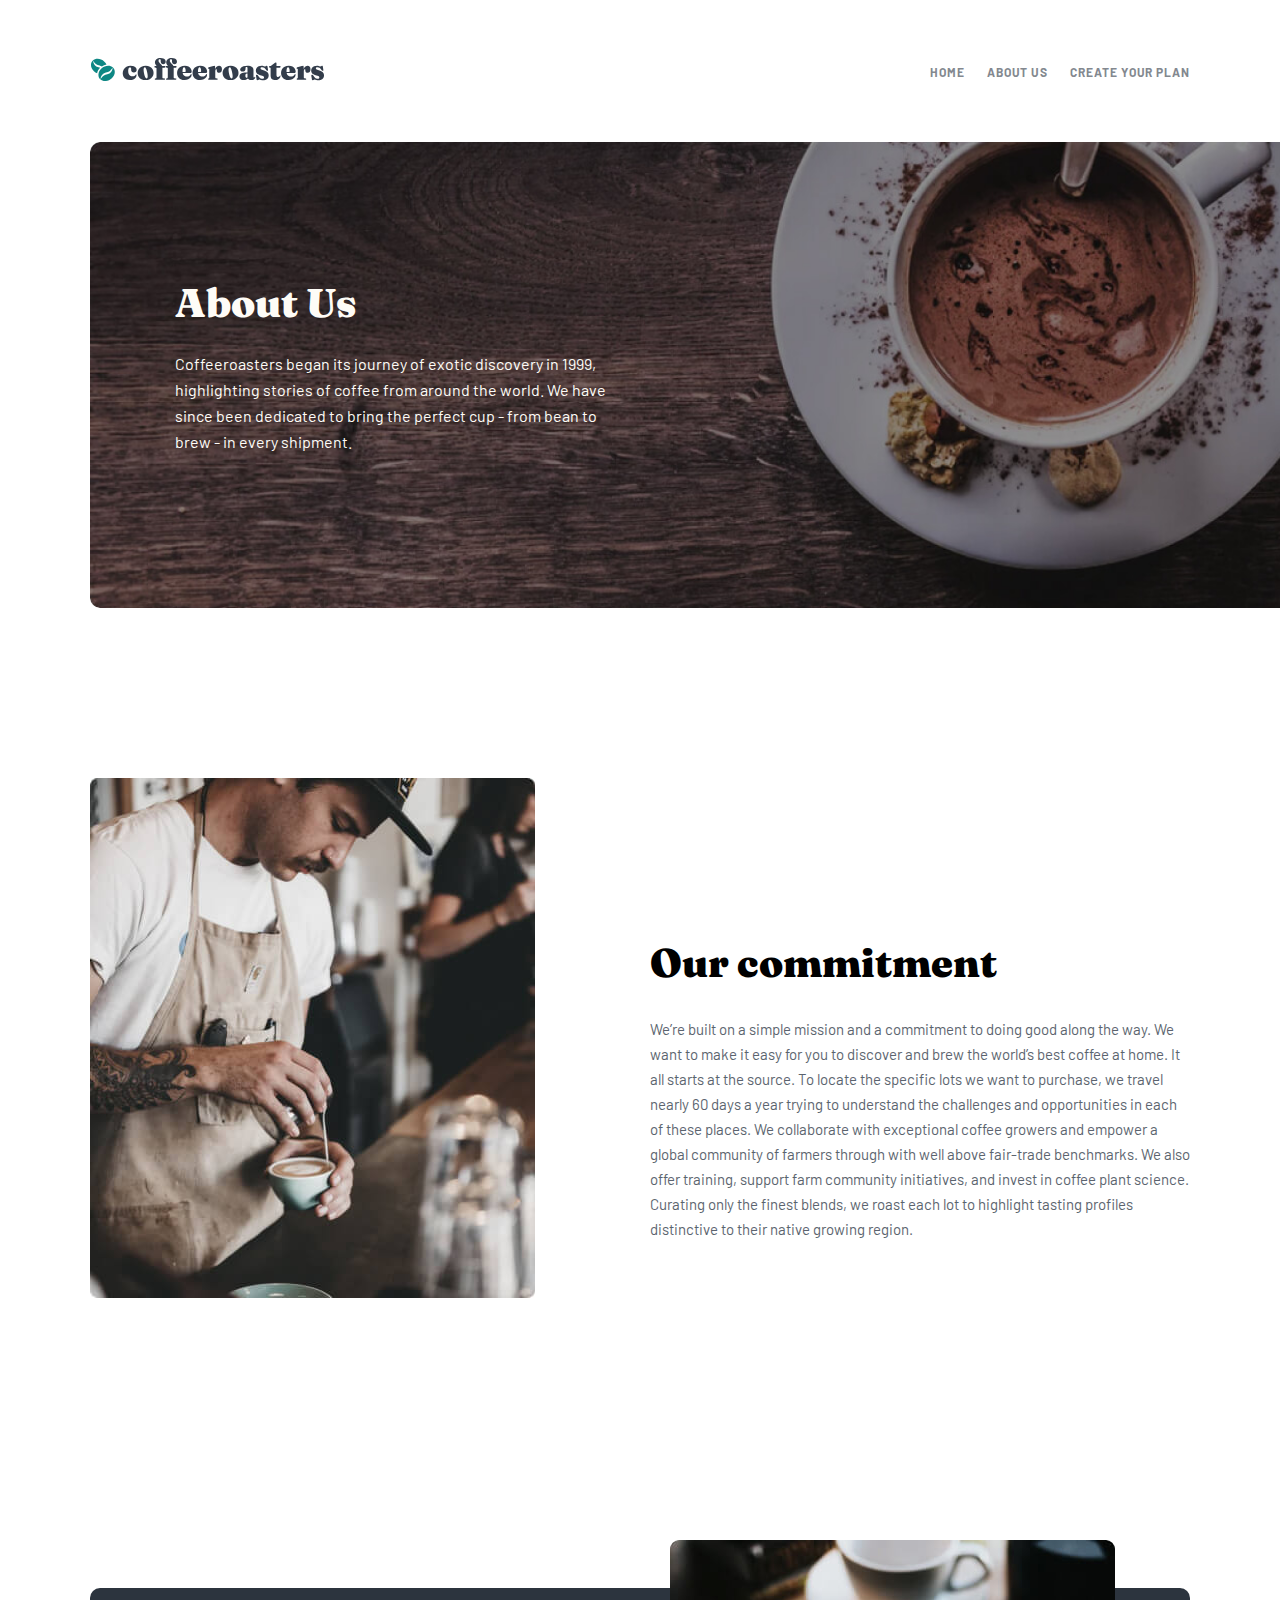
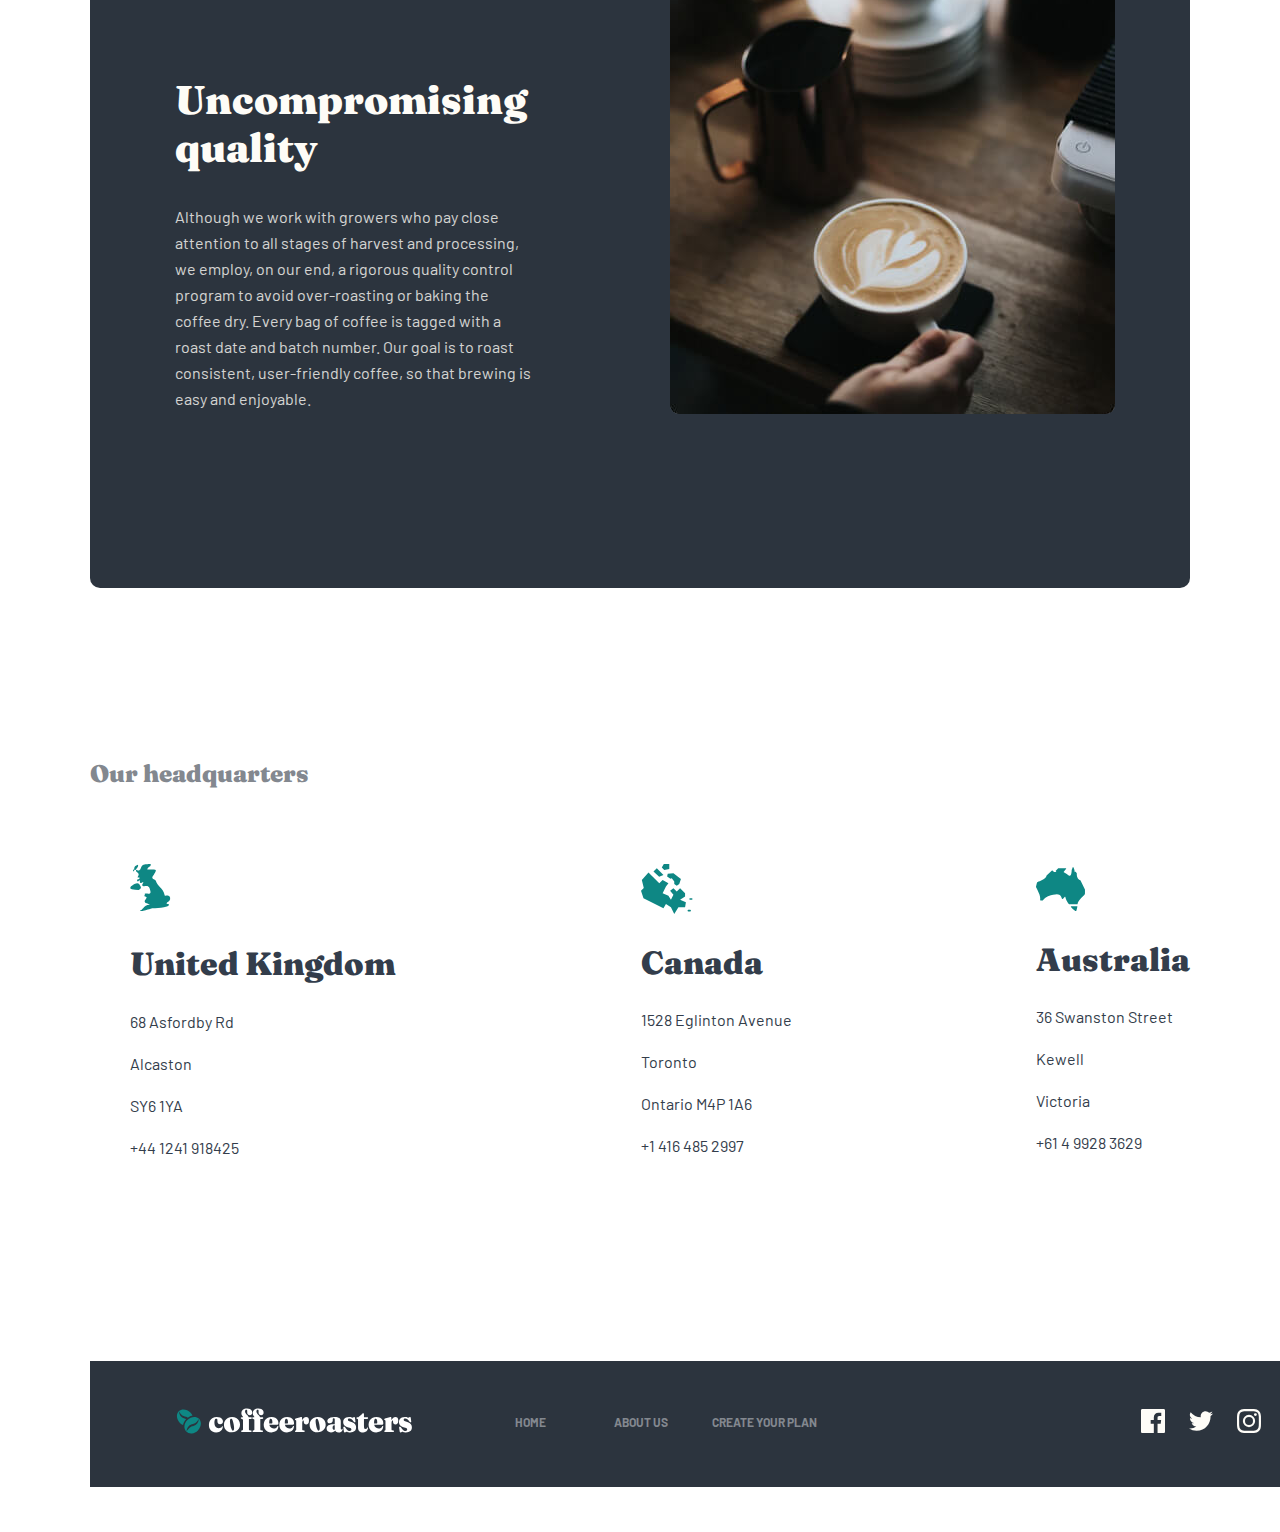
==== about-us.html @ 52d895f5 "coffe submit test 1" ====
<!DOCTYPE html>
<html lang="en">
<head>
    <meta charset="UTF-8">
    <meta http-equiv="X-UA-Compatible" content="IE=edge">
    <meta name="viewport" content="width=device-width, initial-scale=1.0">
    <link rel="preconnect" href="https://fonts.googleapis.com" />
    <link rel="preconnect" href="https://fonts.gstatic.com" crossorigin />
    <link href="https://fonts.googleapis.com/css2?family=Barlow:wght@400;600;700&family=Fraunces:opsz,wght@9..144,900&display=swap" rel="stylesheet"/>
    <link rel="stylesheet" href="./css/main.css"/>
    <title>Document</title>
</head>
<body>  
    <!-- 
    ===============================
    HEADER
    ===============================
    -->
    <header class="header">
        <div class="container">
            <a class="logo" href="index.html">
                <img
            class="logo-img"
            src="./icons/coffee-logobek.svg"
            alt="Logo of coffeeroasters"
            width="235"
            height="25"
                />
            </a>
            <nav class="nav">
                <ul class="nav__list">
                    <li class="nav__list--item">
                        <a class="nav__list--item-link" href="index.html">HOME</a>
                    </li>
                    <li class="nav__list--item">
                        <a class="nav__list--item-link" href="about-us.html">ABOUT US</a>
                    </li>
                    <li class="nav__list--item">
                        <a class="nav__list--item-link" href="subscribe.html">Create your plan</a>
                    </li>
                </ul>
            </nav>
        </div>

        </header>

    <!-- 
    ===============================
    MAIN
    ===============================
    -->

    <main class="main">

            <!-- 
    ===============================
    ABIUT US
    ===============================
    -->

    <section class="section--about-us">
        <div class="container">
            <div class="about__us">
                <h1 class="about__us-heading">About Us</h1>
                <p class="about__us-text">Coffeeroasters began its journey of exotic discovery in 1999, highlighting stories of coffee from around the world. We have since been dedicated to bring the perfect cup - from bean to brew - in every shipment.</p>
            </div>
        </div>
    </section>

    <!-- 
    ===============================
    OUR COMMITMENT
    ===============================
    -->

    <section class="section__commitment">
        <div class="container">
            <img class="commitment__img" src="./images/commitment-img.jpg" alt="barmen is preparing capucino" width="445" height="520">
            <div class="commitment__box">
                <h2 class="commitment__box-heading">Our commitment</h2>
                <p class="commitment__box-text">We’re built on a simple mission and a commitment to doing good along the way. We want to make it easy for you to discover and brew the world’s best coffee at home. It all starts at the source. To locate the specific lots we want to purchase, we travel nearly 60 days a year trying to understand the challenges and opportunities in each of these places. We collaborate with exceptional coffee growers and empower a global community of farmers through with well above fair-trade benchmarks. We also offer training, support farm community initiatives, and invest in coffee plant science. Curating only the finest blends, we roast each lot to highlight tasting profiles distinctive to their native growing region.</p>
            </div>
        </div>
    </section>

    <!-- 
    ===============================
    QUALITY
    ===============================
    -->

    <section class="section-quality">
        <div class="container">
            <div class="quality__box">
                <h2 class="quality__box-heading">Uncompromising quality</h2>
                <p class="quality__box-text">Although we work with growers who pay close attention to all stages of harvest and processing, we employ, on our end, a rigorous quality control program to avoid over-roasting or baking the coffee dry. Every bag of coffee is tagged with a roast date and batch number. Our goal is to roast consistent, user-friendly coffee, so that brewing is easy and enjoyable.</p>
            </div>
            <img class="quality-img" src="./images/about.us.copucino-img.jpg" alt="copucino on the tble" width="445" height="474">
        </div>
    </section>

    <!-- 
    ===============================
    HEADQUARTERS
    ===============================
    -->
    
    <section class="section-headquarters">

        <div class="container">

            <h3 class="headquarters-heading">Our headquarters</h3>

            <ul class="headquarters__list">

                <li class="headquarters__list--item">
                    <img class="headquarters__list--item-img" src="./icons/united.kingdom-icon.svg" alt="united kingdom shape" width="41" height="49">
                    <h2 class="headquarters__list--item-heading" id="headquarters__list--item-heading-1">United Kingdom</h2>
                    <p class="headquarters__list--item-text">68  Asfordby Rd</p>
                    <p class="headquarters__list--item-text">Alcaston</p>
                    <p class="headquarters__list--item-text">SY6 1YA</p>
                    <a class="headquarters__list--item-number" href="tel:+441241918425" >+44 1241 918425</a>
                </li>

                <li class="headquarters__list--item">
                    <img class="headquarters__list--item-img" src="./icons/canada-icon.svg" alt="canada shape" width="52" height="50">
                    <h2 class="headquarters__list--item-heading">Canada</h2>
                    <p class="headquarters__list--item-text">1528  Eglinton Avenue</p>
                    <p class="headquarters__list--item-text">Toronto</p>
                    <p class="headquarters__list--item-text">Ontario M4P 1A6</p>
                    <a class="headquarters__list--item-number" href="tel:+14164852997" >+1 416 485 2997</a>
                </li>

                <li class="headquarters__list--item">
                    <img class="headquarters__list--item-img" src="./icons/australia-icon.svg" alt="australia shape" width="49" height="44">
                    <h2 class="headquarters__list--item-heading">Australia</h2>
                    <p class="headquarters__list--item-text">36 Swanston Street</p>
                    <p class="headquarters__list--item-text">Kewell</p>
                    <p class="headquarters__list--item-text">Victoria</p>
                    <a class="headquarters__list--item-number" href="tel:+61499283629">+61 4 9928 3629</a>
                </li>

            </ul>

        </div>

    </section>
    </main>

            <!-- 
        ============================
        FOOTER
        ============================
        -->

        <footer class="footer">
            <div class="container">
                <div class="footer__box">
                    <a class="footer__box--link" href="index.html"><img class="footer__box--link-img" src="./icons/logobek.footer-icon.svg" alt="Logo of coffeeroasters" width="236" height="26"></a>

                    <a class="footer__box-link" href="index.html">HOME</a>
                    <a class="footer__box-link" href="index.html">ABOUT US</a>
                    <a class="footer__box-link" id="footer__box-link-1" href="index.html">Create your plan</a>

                    <a class="footer__box--link--socialmedia" href="#"><img class="footer__box--link--socialmedia-img" src="./icons/facebook-icon.svg" alt="facebook icon" width="24" height="24"></a>
                    <a class="footer__box--link--socialmedia" href="#"><img class="footer__box--link--socialmedia-img" src="./icons/twitter-icon.svg" alt="twitter icon" width="24" height="20"></a>
                    <a class="footer__box--link--socialmedia" href="#"><img class="footer__box--link--socialmedia-img" src="./icons/instagram-icon.svg" alt="instagramm icon" width="24" height="24"></a>
                </div>
            </div>
        </footer>
</body>
</html>
---- css/main.css ----
*{
    box-sizing: border-box;
    font-family: 'Barlow', sans-serif;
    font-family: 'Fraunces', serif;
    font-weight: 900;
}

body{
    margin: 0;
    padding: 0;
}

.container{
    max-width: 1440px;
    margin: 0 auto;
    padding: 45px 90px;
}

/* 
=====================
HEADER
===================== 
*/

.header .container{
    display: flex;
    align-items: center;
    justify-content: space-between;
}

.nav__list{
    width: 300px;
    display: flex;
    align-items: center;
    justify-content: space-between;
}

.nav__list--item{
    list-style-type: none;
}

.nav__list--item-link{
    font-family: 'Barlow', sans-serif;
    font-weight: 700;
    font-size: 12px;
    line-height: 15px;
    text-decoration: none;
    color: #83888F;
    letter-spacing: 0.923077px;
    text-transform: uppercase;
}

/* 
=====================
HERO
===================== 
*/

.hero{
    width: 1280px;
    height: 600px;
    padding: 117px 702px 115px 85px;
    background: #A2A2A2;
    border-radius: 10px;
    background-image: url(../images/coffee.img.for-footer-backgroun.jpg);
    background-repeat: no-repeat;
    
}

.hero__info{
    width: 495px;
}

.hero__info-heading{
    font-family: 'Fraunces';
    font-weight: 900;
    font-size: 72px;
    line-height: 72px;
    color: #FEFCF7;
    margin-top: 0;
    margin-bottom: 32px;
}

.hero__info-text{
    font-family: 'Barlow';
    font-style: normal;
    font-weight: 400;
    font-size: 16px;
    line-height: 26px;
    color: #FEFCF7;
    mix-blend-mode: normal;
    opacity: 0.8;
    margin-top: 0;
    margin-bottom: 56px;
}

.hero__info-button{
    border: none;
    font-family: 'Fraunces';
    font-weight: 900;
    font-size: 18px;
    line-height: 25px;
    text-align: center;
    color: #FEFCF7;
    background: #0E8784;
    border-radius: 6px;
    padding: 15px 31px;
}

/* 
=====================
OUR COLLECTION
===================== 
*/

.collection__list{
    display: flex;
    align-items: center;
    justify-content: space-between;
    list-style: none;
    margin-top: 136px;
    padding-top: 126px;
    background-image: url(../images/our-collection.png);
    background-repeat: no-repeat;
    background-size: 95%;
    background-position-x: 50px;
    background-position-y: -10px;
}

.collection__list--item{
    text-align: center;
}

#collection__list--item-4{
    margin-top: 13px;
}

.collection__list--item-img{
    margin-bottom: 72px;
}

.collection__list--item-heading{
    font-family: 'Fraunces';
    font-weight: 900;
    font-size: 24px;
    line-height: 32px;
    color: #333D4B;
    margin: 0;
    margin-bottom: 24px;
}

.collection__list--item-text{
    font-family: 'Barlow';
    font-weight: 400;
    font-size: 16px;
    line-height: 26px;
    color: #333D4B;
}

/* 
=====================
Advantages
===================== 
*/

.reasons__box{
    width: 1280px;
    height: 577px;
    background: #2C343E;
    border-radius: 10px;
    padding: 100px 370px 317px 370px;
    
}

.reasons__box-heading{
    font-family: 'Fraunces';
    text-align: center;
    color: #FEFCF7;
    font-weight: 900;
    font-size: 40px;
    line-height: 48px;
}

.reasons__box-text{
    font-family: 'Barlow';
    font-style: normal;
    font-weight: 400;
    font-size: 16px;
    line-height: 26px;
    text-align: center;
    color: #FEFCF7;
    mix-blend-mode: normal;
    opacity: 0.8;
}

.reasons__list{
    display: flex;
    align-items: center;
    justify-content: space-between;
    list-style-type: none;
    margin-top: -230px;
}

.reasons__list--item{
    width: 350px;
    background: #0E8784;
    border-radius: 8px;
    padding: 72px 48px 48px 48px;
    text-align: center;
    color: #FEFCF7;
}

.reasons__list--item-heading{
    font-family: 'Fraunces';
    margin-top: 56px;
    margin-bottom: 24px;
    font-weight: 900;
    font-size: 24px;
    line-height: 32px;
}

.reasons__list--item-text{
    margin: 0;
    font-family: 'Barlow';
    font-style: normal;
    font-weight: 400;
    font-size: 16px;
    line-height: 26px;
}

#reasons__list--item-3{
    height: 386px;
    padding-top: 90px;
}

/* 
=====================
PROCESS
===================== 
*/

.process{
    margin-top: 200px;
}

.process__heading{
    margin: 0;
    font-family: 'Fraunces';
    font-weight: 900;
    font-size: 24px;
    line-height: 32px;
    color: #83888F;
    margin-bottom: 95px;
}

.process__line--box{
    display: inline-block;
    width: 1000px;
}

.process__line-img{
    position: relative;
    top: -33px;
}

#process__line-img-active-1{
    position: relative;
    left: 450px;
}

#process__line-img-active-2{
    position: relative;
    left: 910px;
}

.process__line{
    width: 1000px;
    height: 2px;
    background-color: #FDD6BA;;
}

.process__list{
    display: flex;
    align-items: center;
    justify-content: space-between;
    list-style-type: none;
    padding: 0;
}

.process__list--item{
    width: 285px;
    margin-top: 67px;
    margin-bottom: 65px;
}

.process__list--item-number{
    font-family: 'Fraunces';
    font-weight: 900;
    font-size: 72px;
    line-height: 72px;
    color: #FDD6BA;
    margin: 0;
    margin-bottom: 38px;
}

.process__list--item-heading{
    width: 255px;
    font-family: 'Fraunces';
    font-weight: 900;
    font-size: 32px;
    line-height: 36px;
}

.process__list--item-text{
    font-family: 'Barlow';
    font-style: normal;
    font-weight: 400;
    font-size: 16px;
    line-height: 26px;
    color: #333D4B;
}

.process__button{
    font-family: 'Fraunces';
    font-weight: 900;
    font-size: 18px;
    line-height: 25px;
    color: #FEFCF7;
    text-align: center;
    border: none;
    background: #0E8784;
    border-radius: 6px;
    padding: 16px 31px;
}

/* 
=====================
FOOTER
===================== 
*/

.footer__box{
    margin-top: 200px;
    width: 1280px;
    display: flex;
    align-items: center;
    background: #2C343E;
    padding: 47px 85px 49px 86px;
}

.footer__box--link{
    margin-right: 103px;
}

.footer__box-link{
    width: 131px;
    margin-right: -10px;
    font-family: 'Barlow';
    font-style: normal;
    font-weight: 700;
    font-size: 12px;
    line-height: 15px;
    text-decoration: none;
    color: #83888F;
    text-transform: uppercase;
}

#footer__box-link-1{
    margin-right: 320px;
}

.footer__box--link--socialmedia{
    margin-right: 24px;
}

/* 
================================================================================
ABOUT US ABOUT US ABOUT US  PAGE PAGE PAGE PAGE PAGE
================================================================================ 
*/


.about__us{
    width: 1280px;
    background: #A2A2A2;
    border-radius: 10px;
    padding: 137px 750px 137px 85px;
    background-image: url(../images/about.us.background.coffe-img.jpg);
    background-repeat: no-repeat;
    background-size: cover;
}

.about__us-heading{
    margin: 0;
    padding: 0;
    font-family: 'Fraunces';
    font-weight: 900;
    font-size: 40px;
    line-height: 48px;
    color: #FEFCF7;
    margin-bottom: 24px;
}

.about__us-text{
    font-family: 'Barlow';
    font-style: normal;
    font-weight: 400;
    font-size: 16px;
    line-height: 26px;
    color: #FEFCF7;
}

/* 
=====================
OUR COMMITMENT
===================== 
*/

.section__commitment .container{
    display: flex;
    align-items: center;
    justify-content: space-between;
}

.commitment__img{
    margin-top: 80px;
    margin-bottom: 200px;
}

.commitment__box{
    width: 540px;
}

.commitment__box-heading{
    font-family: 'Fraunces';
    font-weight: 900;
    font-size: 40px;
    line-height: 48px;
    margin: 0;
    margin-bottom: 30px;
}

.commitment__box-text{
    font-family: 'Barlow';
    font-style: normal;
    font-weight: 400;
    font-size: 15px;
    line-height: 25px;
    color: #333D4B;
    mix-blend-mode: normal;
    opacity: 0.8;
}

/* 
=====================
QUALITY
===================== 
*/

.section-quality .container{
    display: flex;
}

.quality__box{
    background: #2C343E;
    border-radius: 10px;
    padding: 88px 655px 176px 85px;
}

.quality__box-heading{
    font-family: 'Fraunces';
    font-weight: 900;
    font-size: 40px;
    line-height: 48px;
    color: #FEFCF7;
    margin: 0;
    margin-bottom: 32px;
}

.quality__box-text{
    font-family: 'Barlow';
    font-style: normal;
    font-weight: 400;
    font-size: 16px;
    line-height: 26px;
    color: #FEFCF7;
    mix-blend-mode: normal;
    opacity: 0.8;
    margin: 0;
}

.quality-img{
    position: absolute;
    right: 165px;
    top: 1540px;
    border-radius: 9px;
}

/* 
=====================
HEADQUARTERS
===================== 
*/

.section-headquarters .container{
    padding-bottom: 0;
}

.headquarters-heading{
    font-family: 'Fraunces';
    font-weight: 900;
    font-size: 24px;
    line-height: 32px;
    color: #83888F;
    margin-top: 80px;
    margin-bottom: 73px;
}

.headquarters__list{
    display: flex;
    align-items: center;
    justify-content: space-between;
    list-style-type: none;
}

.headquarters__list--item-heading{
    font-family: 'Fraunces';
    font-weight: 900;
    font-size: 32px;
    line-height: 36px;
    color: #333D4B;
}

.headquarters__list--item-text{
    font-family: 'Barlow';
    font-style: normal;
    font-weight: 400;
    font-size: 16px;
    line-height: 26px;
    color: #333D4B;
}

.headquarters__list--item-number{
    font-family: 'Barlow';
    font-style: normal;
    font-weight: 400;
    font-size: 16px;
    line-height: 26px;
    text-decoration: none;
    color: #333D4B;
}

#headquarters__list--item-heading-1{
    margin-top: 30px;
}


/* 
================================================================================
SUBSCRIBE SUBSCRIBE SUBSCRIBE SUBSCRIBE PAGE PAGE PAGE PAGE PAGE
================================================================================ 
*/

/* 
=====================
PLAN
===================== 
*/

.section--about-us .container{
    padding-top: 0;
}

.plann{   
    width: 1280px;
    background: #A2A2A2;
    border-radius: 10px;
    padding: 137px 750px 137px 85px;
    background-image: url(../images/plan.background-ing.jpg);
    background-repeat: no-repeat;
    background-size: cover;
}

.plann-heading{
    width: 485px;
    font-family: 'Fraunces';
    font-weight: 900;
    font-size: 72px;
    line-height: 72px;
    color: #FEFCF7;
}

.plann-text{
    font-family: 'Barlow';
    font-style: normal;
    font-weight: 400;
    font-size: 16px;
    line-height: 26px;
    color: #FEFCF7;
    mix-blend-mode: normal;
    opacity: 0.8;
}


/* 
===============================
PLAN BY STEP
=============================== 
*/

.section-plan .container{
    position: relative;
    left: 10px;
    width: 1280px;
    background: #2C343E;
    border-radius: 10px;
    padding-top: 92px;
    padding-bottom: 10px;
    margin-bottom: 150px;
}

.plan__line--box{
    display: inline-block;
    width: 1000px;
}

.plan__line-img{
    position: relative;
    top: -33px;
}

#plan__line-img-active-1{
    position: relative;
    left: 450px;
}

#plan__line-img-active-2{
    position: relative;
    left: 910px;
}

.plan__line{
    width: 1000px;
    height: 2px;
    background-color: #FDD6BA;;
}

.plan__list{
    display: flex;
    align-items: center;
    justify-content: space-between;
    list-style-type: none;
    padding: 0;
}

.plan__list--item{
    width: 285px;
    margin-top: 67px;
    margin-bottom: 65px;
}

.plan__list--item-number{
    font-family: 'Fraunces';
    font-weight: 900;
    font-size: 72px;
    line-height: 72px;
    color: #FDD6BA;
    margin: 0;
    margin-bottom: 38px;
}

.plan__list--item-heading{
    width: 255px;
    font-family: 'Fraunces';
    font-weight: 900;
    font-size: 32px;
    line-height: 36px;
    color: #FEFCF7;
}

.plan__list--item-text{
    font-family: 'Barlow';
    font-style: normal;
    font-weight: 400;
    font-size: 16px;
    line-height: 26px;
    color: #FEFCF7;
}

/* 
===============================
QUESTIONS
=============================== 
*/

.section-questions .container{
    display: flex;
    justify-content: space-between;
}

.questions__types--box{
    width: 260px;
}

.question__types--box-number{
    font-family: 'Fraunces';
    font-weight: 900;
    font-size: 24px;
    line-height: 32px;
    color: #83888F;
    opacity: 0.5;
    margin-top: 0;
    margin-bottom: 0;    
}

.question__types--box-text{
    display: inline-block;
    margin-left: 29px;
    font-family: 'Fraunces';
    font-style: normal;
    font-weight: 900;
    font-size: 24px;
    line-height: 32px;
    color: #333D4B;
    opacity: 0.8;
    margin-top: 0;
    margin-bottom: 0;
}

#question__types--box-text{
    opacity: 1;
}

#question__types--box-number-1{
    color: #0E8784;
}

#question__types--box-number-5{
    opacity: 0.9;
}

.questions__types--box-line{
    width: 255px;
    height: 1px;
    background: #83888F;
    opacity: 0.25;
    margin-top: 24px;
    margin-bottom: 24px;
}

/* 
===============================
QUESTIONS LIST
=============================== 
*/

.questions__sub--box-heading{
    font-family: 'Fraunces';
    font-weight: 900;
    font-size: 40px;
    line-height: 48px;
    color: #83888F;
    margin-top: 0;
    margin-bottom: 56px;
    background-image: url(../icons/direction.up-icon.svg);
    background-repeat: no-repeat;
    background-position-x: right;
    background-position-y:center ;
}

.questions__sub--box__list{
    width: 730px;
    display: flex;
    justify-content: space-between;
    list-style-type: none;
    padding-left: 0;
    margin: 0;
    margin-bottom: 88px;
}

.questions__sub--box__list--item{
    width: 228px;
    padding: 32px 28px 84px 28px;
    background: #F4F1EB;
    border-radius: 8px;
}

.questions__sub--box__list--item-heading{
    font-family: 'Fraunces';
    font-weight: 900;
    font-size: 24px;
    line-height: 32px;
    color: #333D4B;
}

.questions__sub--box__list--item-text{
    font-family: 'Barlow';
    font-style: normal;
    font-weight: 400;
    font-size: 16px;
    line-height: 26px;
    color: #333D4B;
}

.questions__sub--box__list--item-11{
    background: #0E8784;
    border-radius: 8px;
    width: 228px;
    padding: 32px 28px 84px 28px;
}

.questions__sub--box__list--item-heading-11{
    color: #FFFFFF;
    font-family: 'Fraunces';
    font-weight: 900;
    font-size: 24px;
    line-height: 32px;
}

.questions__sub--box__list--item-text-11{
    color: #FEFCF7;
    font-family: 'Barlow';
    font-style: normal;
    font-weight: 400;
    font-size: 16px;
    line-height: 26px;
}

/* 
===============================
SUMMARY
=============================== 
*/

.summary__box{
    width: 730px;
    background: #2C343E;
    padding: 27px 64px 27px 64px;
}

.summary__box-heading{
    font-family: 'Barlow';
    font-style: normal;
    font-weight: 400;
    font-size: 16px;
    line-height: 26px;
    text-transform: uppercase;
    color: #FFFFFF;
    mix-blend-mode: normal;
    opacity: 0.5;
}

.summary__box-text{
    font-family: 'Fraunces';
    font-weight: 900;
    font-size: 24px;
    line-height: 40px;
    color: #FFFFFF;
}

.green-word{
    color:#0E8784;
}

.questions__box .process__button{
    margin-top: 40px;
    margin-left: 523px;
}

.footer .container{
    padding-top: 0;
}
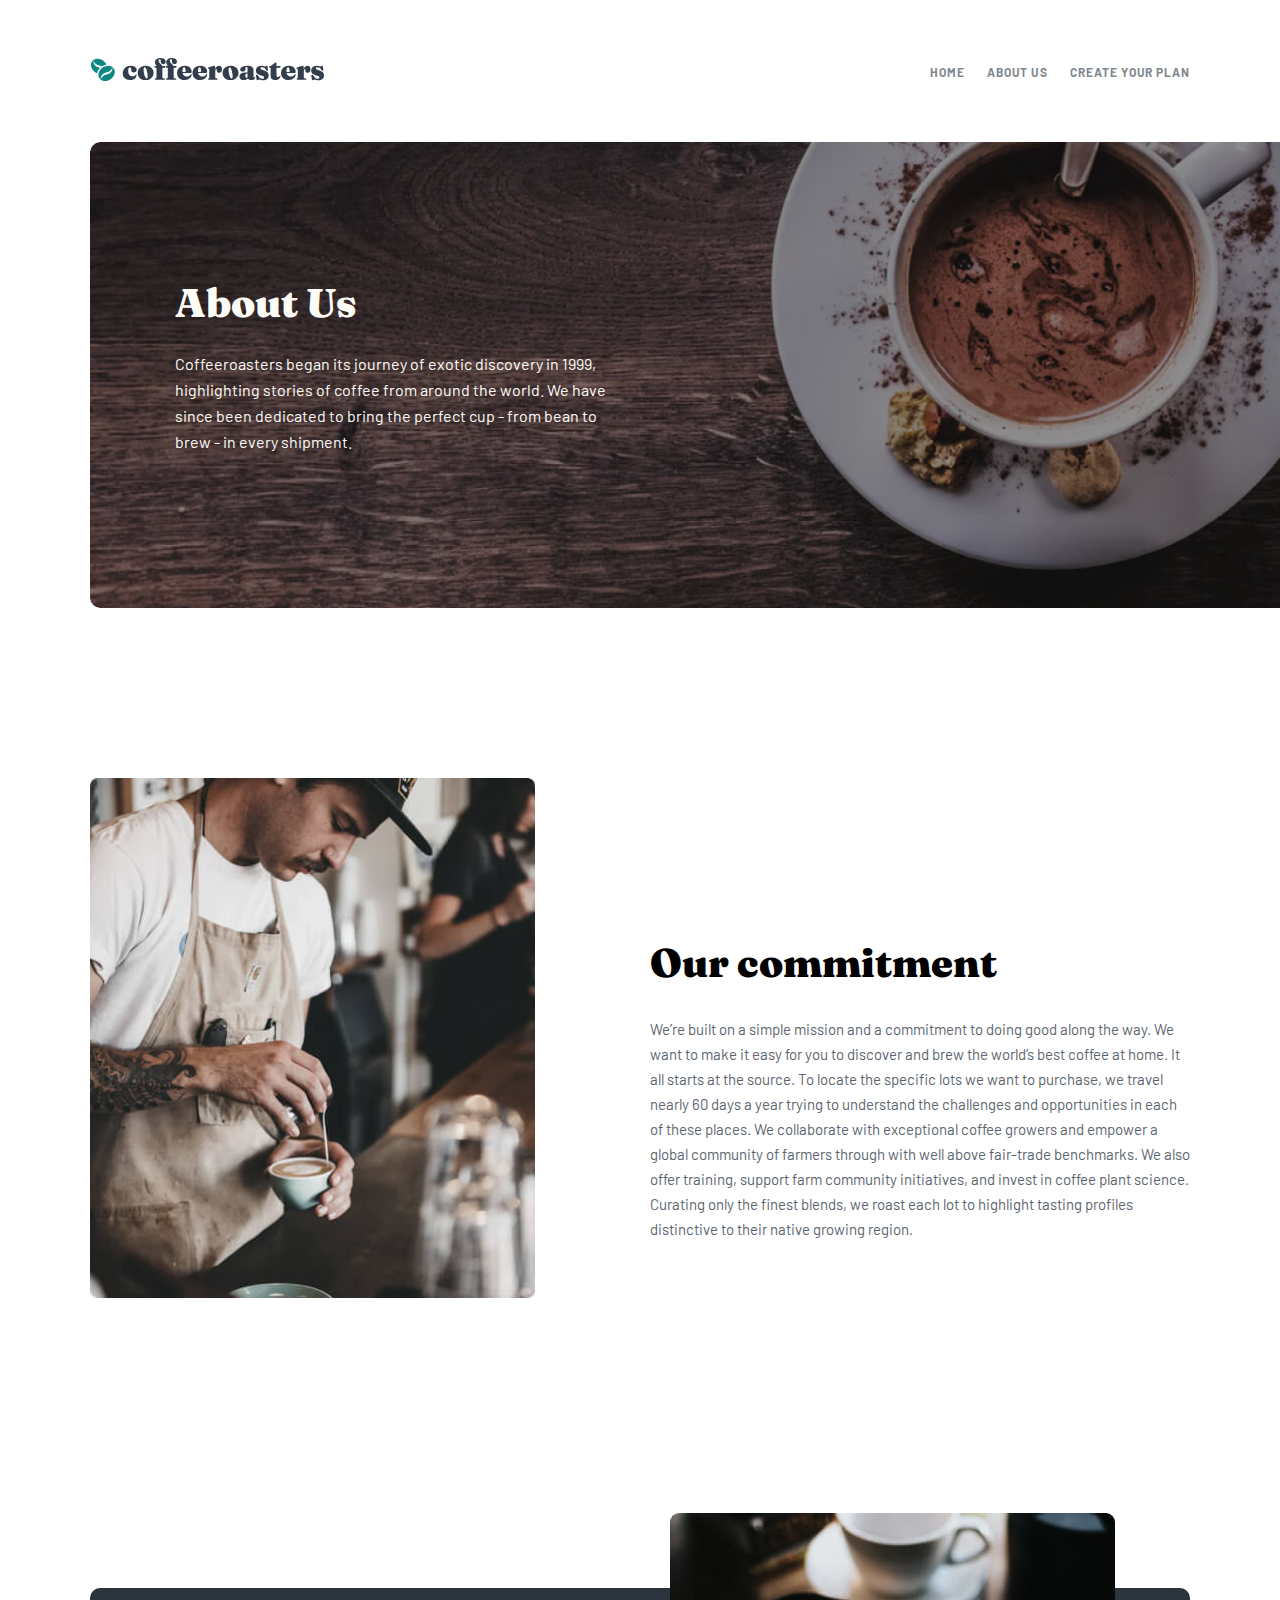
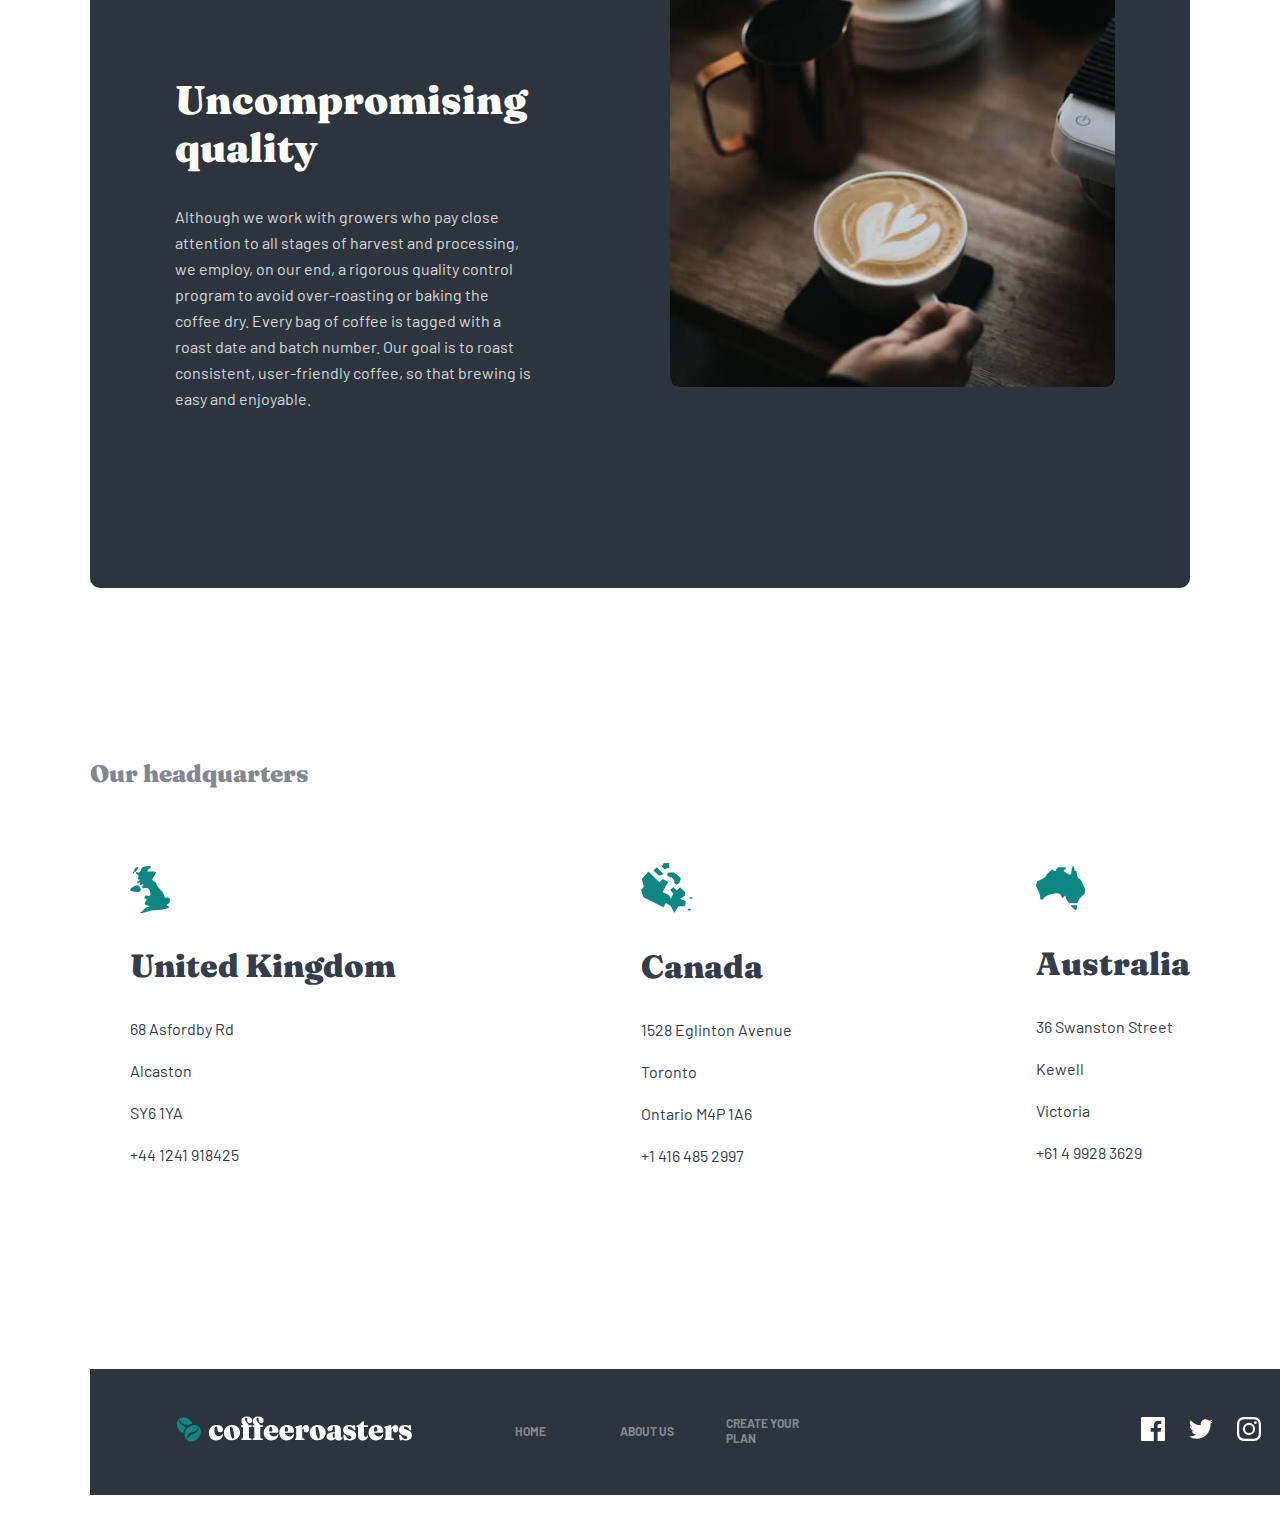
==== commit 81b82f3c: "cofferoaster hm" ====
--- a/about-us.html
+++ b/about-us.html
@@ -77,7 +77,7 @@
         <div class="container">
             <img class="commitment__img" src="./images/commitment-img.jpg" alt="barmen is preparing capucino" width="445" height="520">
             <div class="commitment__box">
-                <h2 class="commitment__box-heading">Our commitment</h2>
+                <h3 class="commitment__box-heading">Our commitment</h3>
                 <p class="commitment__box-text">We’re built on a simple mission and a commitment to doing good along the way. We want to make it easy for you to discover and brew the world’s best coffee at home. It all starts at the source. To locate the specific lots we want to purchase, we travel nearly 60 days a year trying to understand the challenges and opportunities in each of these places. We collaborate with exceptional coffee growers and empower a global community of farmers through with well above fair-trade benchmarks. We also offer training, support farm community initiatives, and invest in coffee plant science. Curating only the finest blends, we roast each lot to highlight tasting profiles distinctive to their native growing region.</p>
             </div>
         </div>
@@ -92,7 +92,7 @@
     <section class="section-quality">
         <div class="container">
             <div class="quality__box">
-                <h2 class="quality__box-heading">Uncompromising quality</h2>
+                <h3 class="quality__box-heading">Uncompromising quality</h3>
                 <p class="quality__box-text">Although we work with growers who pay close attention to all stages of harvest and processing, we employ, on our end, a rigorous quality control program to avoid over-roasting or baking the coffee dry. Every bag of coffee is tagged with a roast date and batch number. Our goal is to roast consistent, user-friendly coffee, so that brewing is easy and enjoyable.</p>
             </div>
             <img class="quality-img" src="./images/about.us.copucino-img.jpg" alt="copucino on the tble" width="445" height="474">
@@ -109,13 +109,13 @@
 
         <div class="container">
 
-            <h3 class="headquarters-heading">Our headquarters</h3>
+            <h2 class="headquarters-heading">Our headquarters</h2>
 
             <ul class="headquarters__list">
 
                 <li class="headquarters__list--item">
                     <img class="headquarters__list--item-img" src="./icons/united.kingdom-icon.svg" alt="united kingdom shape" width="41" height="49">
-                    <h2 class="headquarters__list--item-heading" id="headquarters__list--item-heading-1">United Kingdom</h2>
+                    <h3 class="headquarters__list--item-heading" id="headquarters__list--item-heading-1">United Kingdom</h3>
                     <p class="headquarters__list--item-text">68  Asfordby Rd</p>
                     <p class="headquarters__list--item-text">Alcaston</p>
                     <p class="headquarters__list--item-text">SY6 1YA</p>
@@ -124,7 +124,7 @@
 
                 <li class="headquarters__list--item">
                     <img class="headquarters__list--item-img" src="./icons/canada-icon.svg" alt="canada shape" width="52" height="50">
-                    <h2 class="headquarters__list--item-heading">Canada</h2>
+                    <h3 class="headquarters__list--item-heading">Canada</h3>
                     <p class="headquarters__list--item-text">1528  Eglinton Avenue</p>
                     <p class="headquarters__list--item-text">Toronto</p>
                     <p class="headquarters__list--item-text">Ontario M4P 1A6</p>
@@ -133,7 +133,7 @@
 
                 <li class="headquarters__list--item">
                     <img class="headquarters__list--item-img" src="./icons/australia-icon.svg" alt="australia shape" width="49" height="44">
-                    <h2 class="headquarters__list--item-heading">Australia</h2>
+                    <h3 class="headquarters__list--item-heading">Australia</h3>
                     <p class="headquarters__list--item-text">36 Swanston Street</p>
                     <p class="headquarters__list--item-text">Kewell</p>
                     <p class="headquarters__list--item-text">Victoria</p>
--- a/css/main.css
+++ b/css/main.css
@@ -50,6 +50,9 @@
     text-transform: uppercase;
 }
 
+.nav__list--item-link:hover{
+    color: #333D4B;
+}
 /* 
 =====================
 HERO
@@ -107,6 +110,9 @@
     padding: 15px 31px;
 }
 
+.hero__info-button:hover{
+    background: #66D2CF;
+}
 /* 
 =====================
 OUR COLLECTION
@@ -333,6 +339,9 @@
     padding: 16px 31px;
 }
 
+.process__button:hover{
+    background: #66D2CF;
+}
 /* 
 =====================
 FOOTER
@@ -353,8 +362,8 @@
 }
 
 .footer__box-link{
-    width: 131px;
-    margin-right: -10px;
+    width: 283px;
+    margin-right: 10px;
     font-family: 'Barlow';
     font-style: normal;
     font-weight: 700;
@@ -365,6 +374,10 @@
     text-transform: uppercase;
 }
 
+.footer__box-link:hover{
+    color: #FEFCF7;
+}
+
 #footer__box-link-1{
     margin-right: 320px;
 }
@@ -372,6 +385,7 @@
 .footer__box--link--socialmedia{
     margin-right: 24px;
 }
+
 
 /* 
 ================================================================================
@@ -459,6 +473,7 @@
 
 .section-quality .container{
     display: flex;
+    position: relative;
 }
 
 .quality__box{
@@ -492,7 +507,7 @@
 .quality-img{
     position: absolute;
     right: 165px;
-    top: 1540px;
+    top: -30px;
     border-radius: 9px;
 }
 
@@ -785,6 +800,10 @@
     border-radius: 8px;
 }
 
+.questions__sub--box__list--item:hover{
+    background: #FDD6BA;
+}
+
 .questions__sub--box__list--item-heading{
     font-family: 'Fraunces';
     font-weight: 900;
@@ -809,6 +828,10 @@
     padding: 32px 28px 84px 28px;
 }
 
+.questions__sub--box__list--item-11:hover{
+    background: #FDD6BA; 
+}
+
 .questions__sub--box__list--item-heading-11{
     color: #FFFFFF;
     font-family: 'Fraunces';
@@ -869,4 +892,284 @@
 
 .footer .container{
     padding-top: 0;
+}
+
+
+
+
+
+
+
+
+
+/* 
+-------------------------------------------------------------------------------------======================
+RESPONSIVE
+-------------------------------------------------------------------------------------======================
+*/
+
+
+
+
+
+
+
+
+
+
+
+@media only screen and (max-width: 768px) {
+    
+    .container{
+        max-width: 768px;
+        padding: 40px 40px 50px 40px;
+    }
+    
+    /* 
+    =====================
+    HEADER
+    ===================== 
+    */
+    
+    .header .container{
+        width: 765px;
+    }
+    
+    .nav__list{
+        width: 280px;
+    }
+    
+    /* 
+    =====================
+    HERO
+    ===================== 
+    */
+    
+    .hero{
+        width: 689px;
+        height: 500px;
+        padding: 104px 233px 104px 58px;
+        background-size: cover;
+    }
+    
+    .hero__info{
+        width: 398px;
+    }
+    
+    .hero__info-heading{
+        font-size: 48px;
+        line-height: 48px;
+        margin-bottom: 24px;
+    }
+    
+    .hero__info-text{
+        font-size: 15px;
+        line-height: 25px;
+        margin-bottom: 40px;
+    }
+    
+    .hero__info-button{
+        font-size: 18px;
+        line-height: 25px;
+        border-radius: 6px;
+        padding: 15px 31px;
+    }
+    /* 
+    =====================
+    OUR COLLECTION
+    ===================== 
+    */
+    
+    .collection__list{
+        display:table;
+        align-items: center;
+    }
+    
+    .collection__list--item{
+        text-align: center;
+        display: flex;
+        align-items: center;
+    }
+
+    .collection__list--item-box{
+        display: table;
+        text-align: left;
+        margin-left: 38px;
+    }
+    
+    .collection__list--item-text{
+        font-size: 15px;
+        line-height: 25px;
+    }
+    
+    /* 
+    =====================
+    Advantages
+    ===================== 
+    */
+    
+    .reasons__box{
+        width: 688px;
+        height: 573px;
+        padding: 56px 58px 0px 57px;
+    }
+    
+    .reasons__box-heading{
+        font-size: 32px;
+        line-height: 48px;
+    }
+    
+    .reasons__box-text{
+        font-size: 15px;
+        line-height: 25px;
+    }
+    
+    .reasons__list{
+        width: 573px;
+        display: table;
+        align-items: center;
+        margin-top: -270px;
+        padding-left: 55px;
+    }
+    
+    .reasons__list--item{
+        width: 573px;
+        height: 180px;
+        padding: 41px 48px 41px 70px;
+        text-align: center;
+        display: flex;
+        margin-bottom: 24px;
+    }
+
+    .reasons__list--item-img{
+        width: 56px;
+        height: 56px;
+    }
+
+    .reasons__list--item-info{
+        display: table;
+        text-align: left;
+        margin-left: 55px;
+    }
+
+    .reasons__list--item-img-1{
+        width: 55px;
+        height: 39px;
+    }
+    
+    .reasons__list--item-heading{
+        margin: 0;
+        margin-bottom: 16px;
+        font-size: 24px;
+        line-height: 32px;
+    }
+    
+    .reasons__list--item-text{
+        margin: 0;
+        font-size: 15px;
+        line-height: 25px;
+    }
+    
+    #reasons__list--item-3{
+        height: 180px;
+        padding-top: 41px;
+    }
+    
+    /* 
+    =====================
+    PROCESS
+    ===================== 
+    */
+    
+    .process{
+        margin-top: 144px;
+    }
+    
+    .process__line--box{
+        width: 500px;
+    }
+    
+    #process__line-img-active-2{
+        left: 185px;
+    }
+    
+    .process__line{
+        width: 497px;
+    }
+
+    .process__list{
+        align-items: start;
+}
+
+    
+    .process__list--item{
+        width: 223px;
+        margin-bottom: 44px;
+        margin-right: 15px;
+    }
+    
+    .process__list--item-heading{
+        width: 223px;
+        font-weight: 900;
+        font-size: 28px;
+        line-height: 32px;
+    }
+    
+    .process__list--item-text{
+        font-size: 15px;
+        line-height: 25px;
+        width: 223px;
+        height: 154px;
+    }
+
+    /* 
+    =====================
+    FOOTER
+    ===================== 
+    */
+    
+    .footer__box{
+        width: 688px;
+        display: table;
+        align-items: center;
+        padding: 54px 0px 54px 0px;
+        text-align: center;
+    }
+    
+    .footer__box--link{
+        margin-right: 0px;
+        text-align: center;
+    }
+    
+    .footer-mobile-box{
+        padding-left: 130px;
+        width: 600px;
+        display: flex;
+        align-items: center;
+        justify-content: space-around;
+        margin-top: 32px;
+        margin-bottom: 65px;
+        margin-left: -40px;
+    }
+
+    .footer__box-link{
+        width: 200px;
+        margin-right: -190px;
+        font-size: 12px;
+        line-height: 15px;
+        text-transform: uppercase;
+    }
+
+    
+    .footer__box-link:hover{
+        color: #FEFCF7;
+    }
+    
+    #footer__box-link-1{
+        margin-right: -10px;
+    }
+    
+    .footer__box--link--socialmedia{
+        margin-right: 24px;
+    }
 }